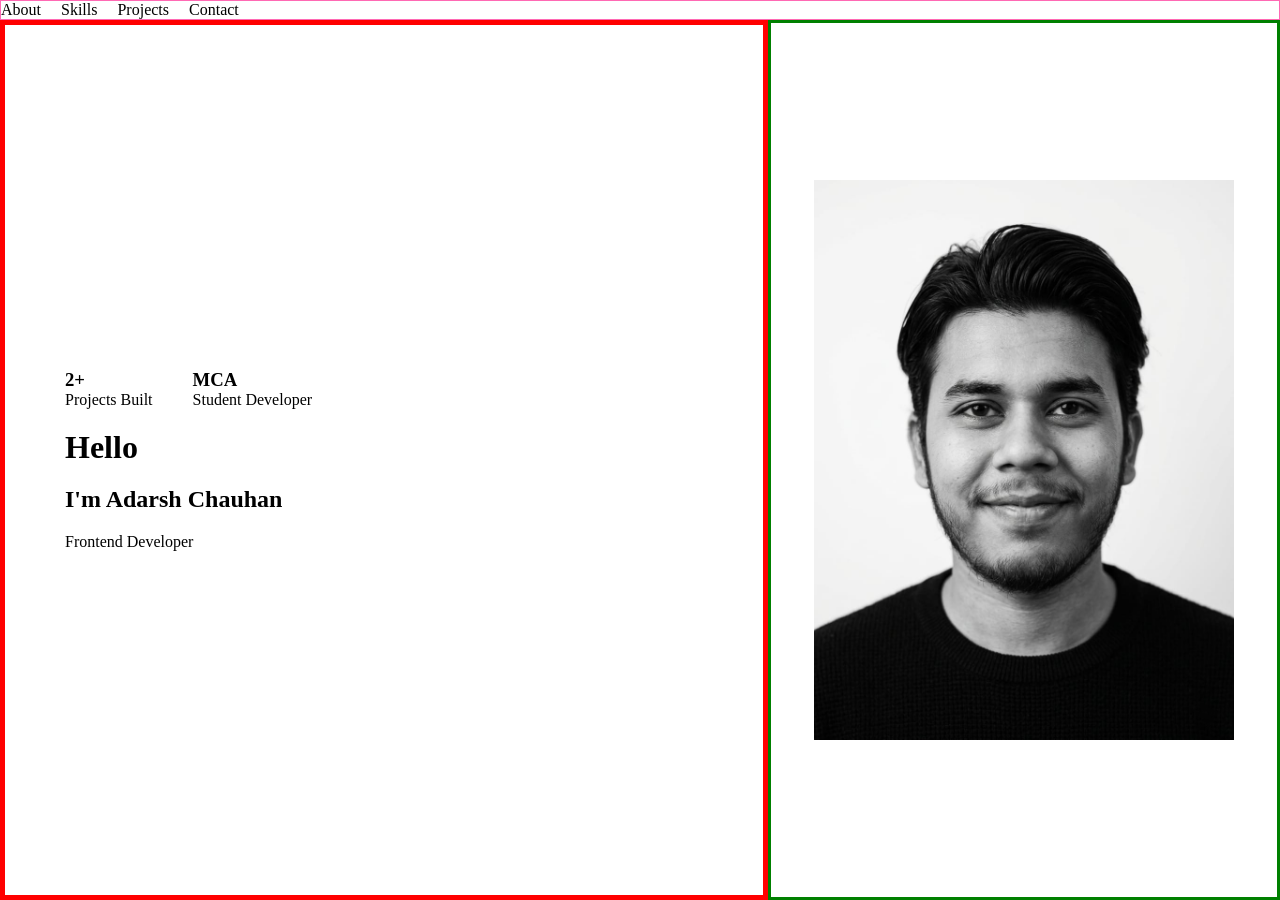
==== portfolio.html @ 8d827942 "Day 1: Hero section layout with HTML and CSS grid" ====
<!DOCTYPE html>
<html lang="en">
<head>
    <meta charset="UTF-8">
    <meta name="viewport" content="width=device-width, initial-scale=1.0">
    <title>Adarsh Chauhan Portfolio</title>
    <link rel="stylesheet" href="Portfolio CSS/portfolio.css">
</head>
<body>
    <header class="hero">

            <nav class="navbar">
                <ul>
                    <li>About</li>
                    <li>Skills</li>
                    <li>Projects</li>
                    <li>Contact</li>
                </ul>
            </nav>

        <div class="hero-content">

            <div class="hero-stats">

                <div class="stat">
                    <h3>2+</h3>
                    <p>Projects Built</p>
                </div>

                <div class="stat">
                    <h3>MCA</h3>
                    <p>Student Developer</p>
                </div>

            </div>

            <h1>Hello</h1>
            <h2>I'm Adarsh Chauhan</h2>
            <p>Frontend Developer</p>

        </div>

        <div class="hero-image">
            <img src="assets/image/adarshportrait.jpeg" alt="Portrait of Adarsh Chauhan">
        </div>

    </header>
</body>
</html>
---- Portfolio CSS/portfolio.css ----
*{
    box-sizing: border-box;
    margin: 0;
    padding: 0;
}

.hero{
    display:grid;
    grid-template-columns: 60% 40%;
    grid-template-rows: auto 1fr;
    height:100vh;
}

.hero-content{
    border: 5px solid red;
    display: flex;
    flex-direction: column;
    gap: 20px;
    padding: 60px;
    justify-content: center;
}

.navbar{
    grid-column: 1 / 3;
}

nav ul{
    border: 1px solid hotpink;
    display: flex;
    list-style: none;
    gap: 20px;
    /* justify-content: flex-end; */
}

.hero-stats{
    display: flex;
    gap: 40px;
}

.hero-image{
    border: 3px solid green;
    display: flex;
    justify-content: center;
    align-items: center;
}

.hero-image img{
    width: 100%;
    max-width: 420px;
    height: auto;
    display: block;
}
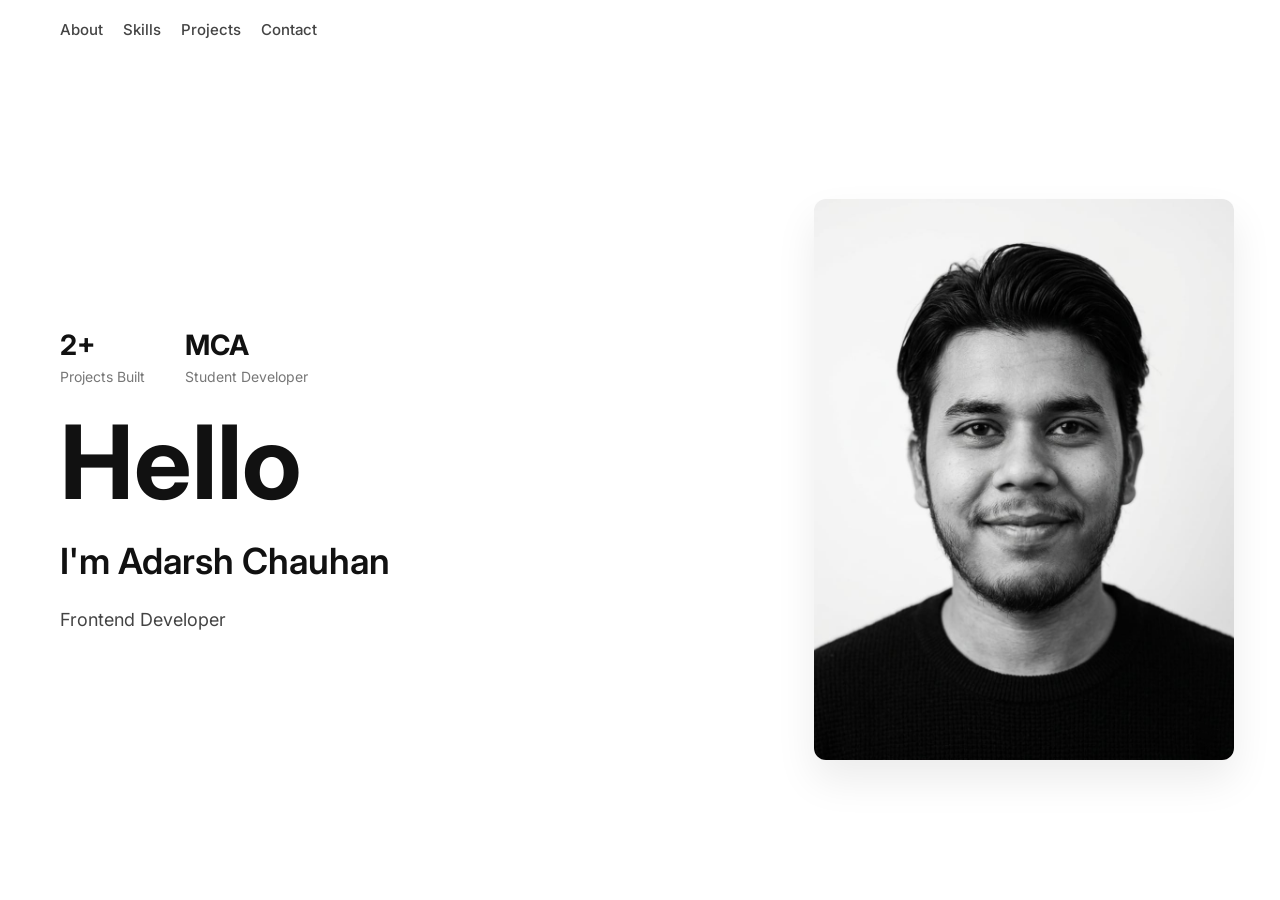
==== commit 81fb4583: "Day 2 - Improved hero section styling, typography and navbar hover effect" ====
--- a/portfolio.html
+++ b/portfolio.html
@@ -5,6 +5,7 @@
     <meta name="viewport" content="width=device-width, initial-scale=1.0">
     <title>Adarsh Chauhan Portfolio</title>
     <link rel="stylesheet" href="Portfolio CSS/portfolio.css">
+    <link href="https://fonts.googleapis.com/css2?family=Inter:wght@300;400;600;700&display=swap" rel="stylesheet">
 </head>
 <body>
     <header class="hero">
--- a/Portfolio CSS/portfolio.css
+++ b/Portfolio CSS/portfolio.css
@@ -4,15 +4,25 @@
     padding: 0;
 }
 
+body{
+    font-family: 'Inter', sans-serif;
+}
+
+:root{
+    --primary-text: #111;
+    --secondary-text: #444;
+    --muted-text: #777;
+}
+
 .hero{
     display:grid;
     grid-template-columns: 60% 40%;
     grid-template-rows: auto 1fr;
-    height:100vh;
+    min-height:100vh;
 }
 
 .hero-content{
-    border: 5px solid red;
+    /* border: 5px solid red; */
     display: flex;
     flex-direction: column;
     gap: 20px;
@@ -22,14 +32,44 @@
 
 .navbar{
     grid-column: 1 / 3;
+    padding: 20px 60px;
 }
 
 nav ul{
-    border: 1px solid hotpink;
+    /* border: 1px solid hotpink; */
     display: flex;
     list-style: none;
     gap: 20px;
     /* justify-content: flex-end; */
+}
+
+nav ul li{
+    /* border: 1px solid green; */
+    font-weight: 500;
+    cursor: pointer;
+    color: var(--secondary-text);
+    font-size: 15px;
+    transition: color 0.2s ease;
+    position: relative;
+}
+
+nav ul li::after{
+    content: "";
+    position: absolute;
+    left: 0;
+    bottom: -4px;
+    width: 0;
+    height: 2px;
+    background: var(--primary-text);
+    transition: width 0.2s ease;
+}
+
+nav ul li:hover::after{
+    width: 100%;
+}
+
+nav ul li:hover{
+    color: var(--primary-text);
 }
 
 .hero-stats{
@@ -38,7 +78,7 @@
 }
 
 .hero-image{
-    border: 3px solid green;
+    /* border: 3px solid green; */
     display: flex;
     justify-content: center;
     align-items: center;
@@ -49,4 +89,44 @@
     max-width: 420px;
     height: auto;
     display: block;
+    border-radius: 12px;
+    box-shadow: 0 20px 40px rgba(0, 0, 0, 0.08);
+}
+
+.hero-content h1{
+    font-size: clamp(60px, 8vw, 110px); /*60px Minimum size and 8vw is 8 viewport width and 110px is the maximum size. While building responsive website giving a fixed size is not a good practice so always try to make it responsive.*/
+    font-weight: 700;
+    line-height: 1.1;
+    color: var(--primary-text);
+}
+
+.hero-content h2{
+    font-size: 36px;
+    font-weight: 600;
+    color: var(--primary-text);
+}
+
+.hero-content p{
+    /* border: 1px solid red; */
+    font-size: 18px;
+    color: var(--secondary-text);
+    margin-top: 6px;
+}
+
+.stat h3{
+    font-size: 28px;
+    font-weight: 700;
+    color: var(--primary-text);
+}
+
+.stat p{
+    font-size: 14px;
+    color: var(--muted-text);
+}
+
+.stat{
+    line-height: 1.2;
+    display: flex;
+    flex-direction: column;
+    /* border: 2px solid green; */
 }
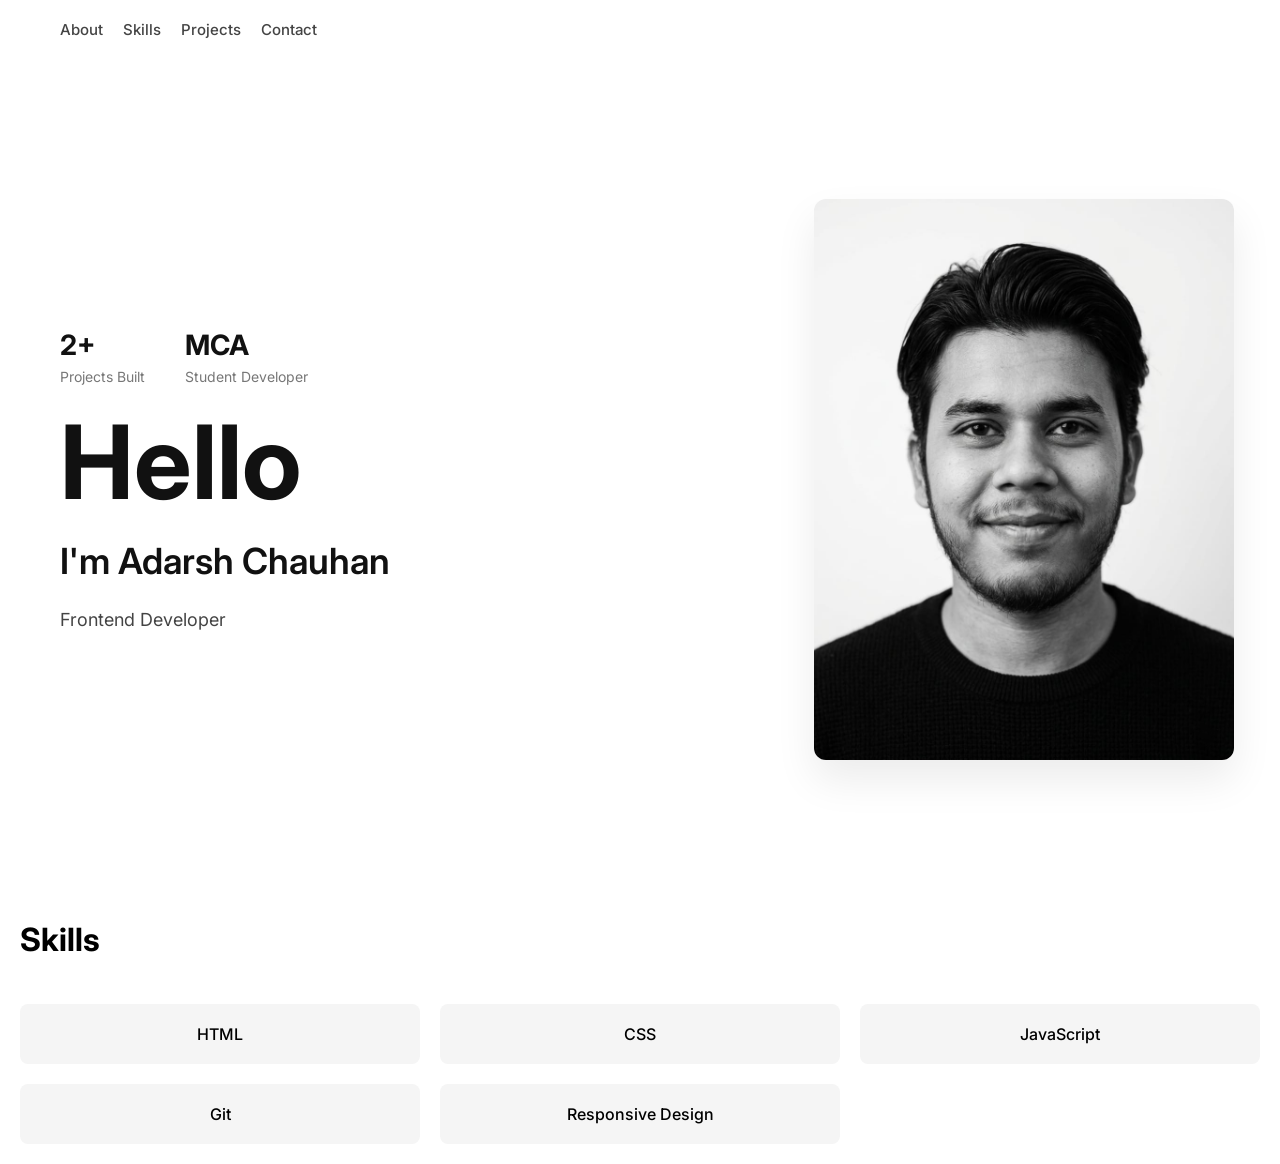
==== commit 9ff8a265: "Day - 3 Add skills sections with grid layout and hover effect" ====
--- a/portfolio.html
+++ b/portfolio.html
@@ -46,5 +46,20 @@
         </div>
 
     </header>
+
+    <section class="skills">
+
+        <h2 class="skills-title">Skills</h2>
+
+        <div class="skills-grid">
+
+            <div class="skill-card">HTML</div>
+            <div class="skill-card">CSS</div>
+            <div class="skill-card">JavaScript</div>
+            <div class="skill-card">Git</div>
+            <div class="skill-card">Responsive Design</div>
+
+        </div>
+    </section>
 </body>
 </html>
--- a/Portfolio CSS/portfolio.css
+++ b/Portfolio CSS/portfolio.css
@@ -61,7 +61,7 @@
     width: 0;
     height: 2px;
     background: var(--primary-text);
-    transition: width 0.2s ease;
+    transition: width 2s ease;
 }
 
 nav ul li:hover::after{
@@ -129,4 +129,37 @@
     display: flex;
     flex-direction: column;
     /* border: 2px solid green; */
+}
+
+.skills{
+    /* border: 2px solid blue; */
+    padding: 20px;
+}
+
+.skills-title{
+    /* border: 2px solid green; */
+    font-size: 32px;
+    margin-bottom: 45px;
+}
+
+.skills-grid{
+    /* border: 2px solid red; */
+    display: grid;
+    grid-template-columns: repeat(3, 1fr); /*repeat is a function in CSS which takes 2 arguments 1st one is how many columns you have to make and second one is how much width you have to make the columns.*/
+    gap: 20px;
+}
+
+.skill-card{
+    /* border: 1px solid green; */
+    padding: 20px;
+    border-radius: 8px;
+    background: #f5f5f5;
+    font-weight: 500;
+    text-align: center;
+    transition: transform 0.2s ease, box-shadow 0.2s ease;
+}
+
+.skill-card:hover{
+    transform: translateY(-5px);
+    box-shadow: 0 10px 20px rgba(0 ,0 ,0 ,0.5);
 }
